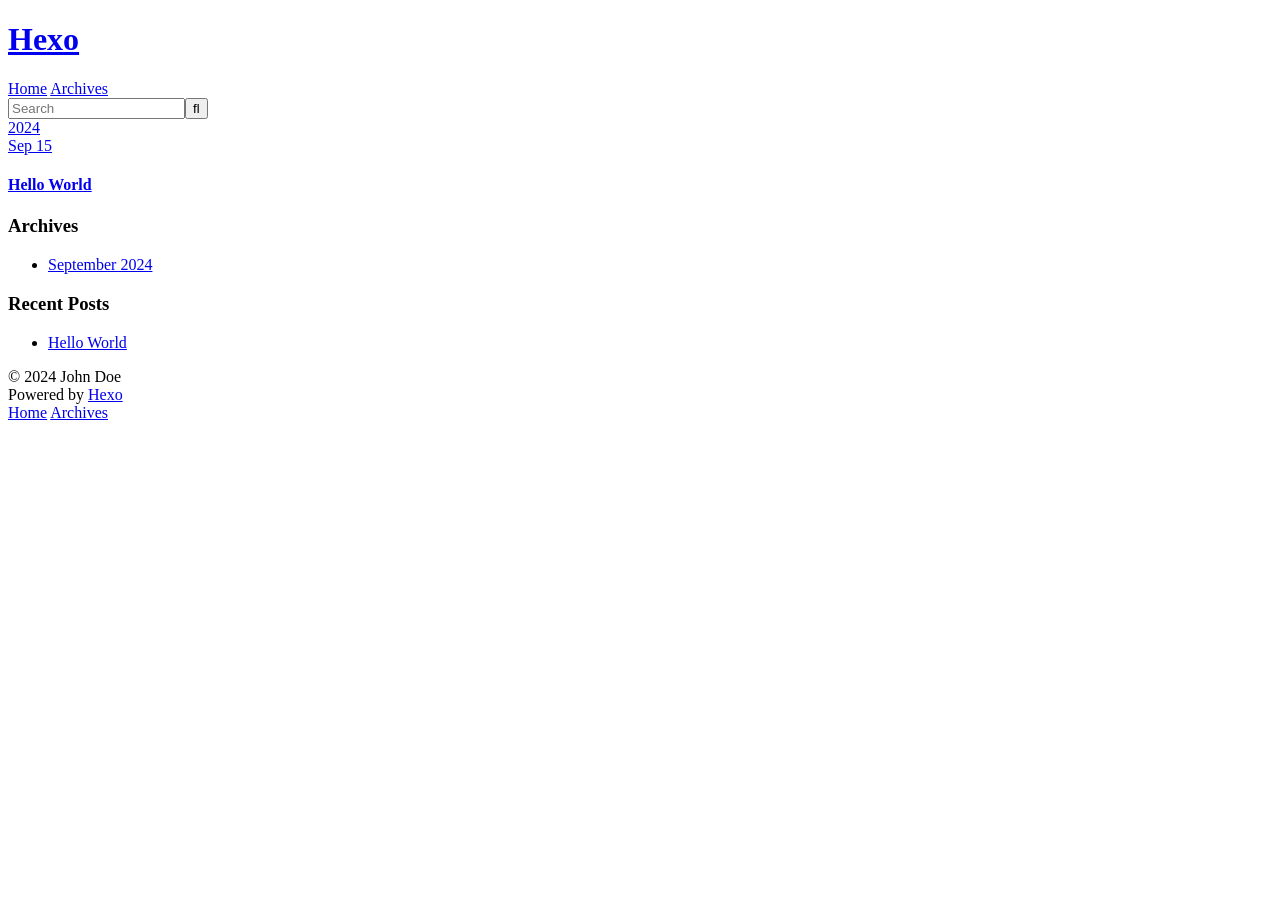
==== archives/index.html @ 6c2ada3d "Site updated: 2024-09-15 23:14:00" ====
<!DOCTYPE html>
<html>
<head>
  <meta charset="utf-8">
  
  
  <title>Archives | Hexo</title>
  <meta name="viewport" content="width=device-width, initial-scale=1, shrink-to-fit=no">
  <meta property="og:type" content="website">
<meta property="og:title" content="Hexo">
<meta property="og:url" content="http://example.com/archives/index.html">
<meta property="og:site_name" content="Hexo">
<meta property="og:locale" content="en_US">
<meta property="article:author" content="John Doe">
<meta name="twitter:card" content="summary">
  
    <link rel="alternate" href="/atom.xml" title="Hexo" type="application/atom+xml">
  
  
    <link rel="shortcut icon" href="/favicon.png">
  
  
  
<link rel="stylesheet" href="/css/style.css">

  
    
<link rel="stylesheet" href="/fancybox/jquery.fancybox.min.css">

  
  
<meta name="generator" content="Hexo 7.3.0"></head>

<body>
  <div id="container">
    <div id="wrap">
      <header id="header">
  <div id="banner"></div>
  <div id="header-outer" class="outer">
    <div id="header-title" class="inner">
      <h1 id="logo-wrap">
        <a href="/" id="logo">Hexo</a>
      </h1>
      
    </div>
    <div id="header-inner" class="inner">
      <nav id="main-nav">
        <a id="main-nav-toggle" class="nav-icon"><span class="fa fa-bars"></span></a>
        
          <a class="main-nav-link" href="/">Home</a>
        
          <a class="main-nav-link" href="/archives">Archives</a>
        
      </nav>
      <nav id="sub-nav">
        
        
          <a class="nav-icon" href="/atom.xml" title="RSS Feed"><span class="fa fa-rss"></span></a>
        
        <a class="nav-icon nav-search-btn" title="Search"><span class="fa fa-search"></span></a>
      </nav>
      <div id="search-form-wrap">
        <form action="//google.com/search" method="get" accept-charset="UTF-8" class="search-form"><input type="search" name="q" class="search-form-input" placeholder="Search"><button type="submit" class="search-form-submit">&#xF002;</button><input type="hidden" name="sitesearch" value="http://example.com"></form>
      </div>
    </div>
  </div>
</header>

      <div class="outer">
        <section id="main">
  
  
    
    
      
      
      <section class="archives-wrap">
        <div class="archive-year-wrap">
          <a href="/archives/2024" class="archive-year">2024</a>
        </div>
        <div class="archives">
    
    <article class="archive-article archive-type-post">
  <div class="archive-article-inner">
    <header class="archive-article-header">
      <a href="/2024/09/15/hello-world/" class="archive-article-date">
  <time class="dt-published" datetime="2024-09-15T14:34:29.612Z" itemprop="datePublished">Sep 15</time>
</a>
      
  
    <h1 itemprop="name">
      <a class="archive-article-title" href="/2024/09/15/hello-world/">Hello World</a>
    </h1>
  

    </header>
  </div>
</article>
  
  
    </div></section>
  


</section>
        
          <aside id="sidebar">
  
    

  
    

  
    
  
    
  <div class="widget-wrap">
    <h3 class="widget-title">Archives</h3>
    <div class="widget">
      <ul class="archive-list"><li class="archive-list-item"><a class="archive-list-link" href="/archives/2024/09/">September 2024</a></li></ul>
    </div>
  </div>


  
    
  <div class="widget-wrap">
    <h3 class="widget-title">Recent Posts</h3>
    <div class="widget">
      <ul>
        
          <li>
            <a href="/2024/09/15/hello-world/">Hello World</a>
          </li>
        
      </ul>
    </div>
  </div>

  
</aside>
        
      </div>
      <footer id="footer">
  
  <div class="outer">
    <div id="footer-info" class="inner">
      
      &copy; 2024 John Doe<br>
      Powered by <a href="https://hexo.io/" target="_blank">Hexo</a>
    </div>
  </div>
</footer>

    </div>
    <nav id="mobile-nav">
  
    <a href="/" class="mobile-nav-link">Home</a>
  
    <a href="/archives" class="mobile-nav-link">Archives</a>
  
</nav>
    


<script src="/js/jquery-3.6.4.min.js"></script>



  
<script src="/fancybox/jquery.fancybox.min.js"></script>




<script src="/js/script.js"></script>





  </div>
</body>
</html>
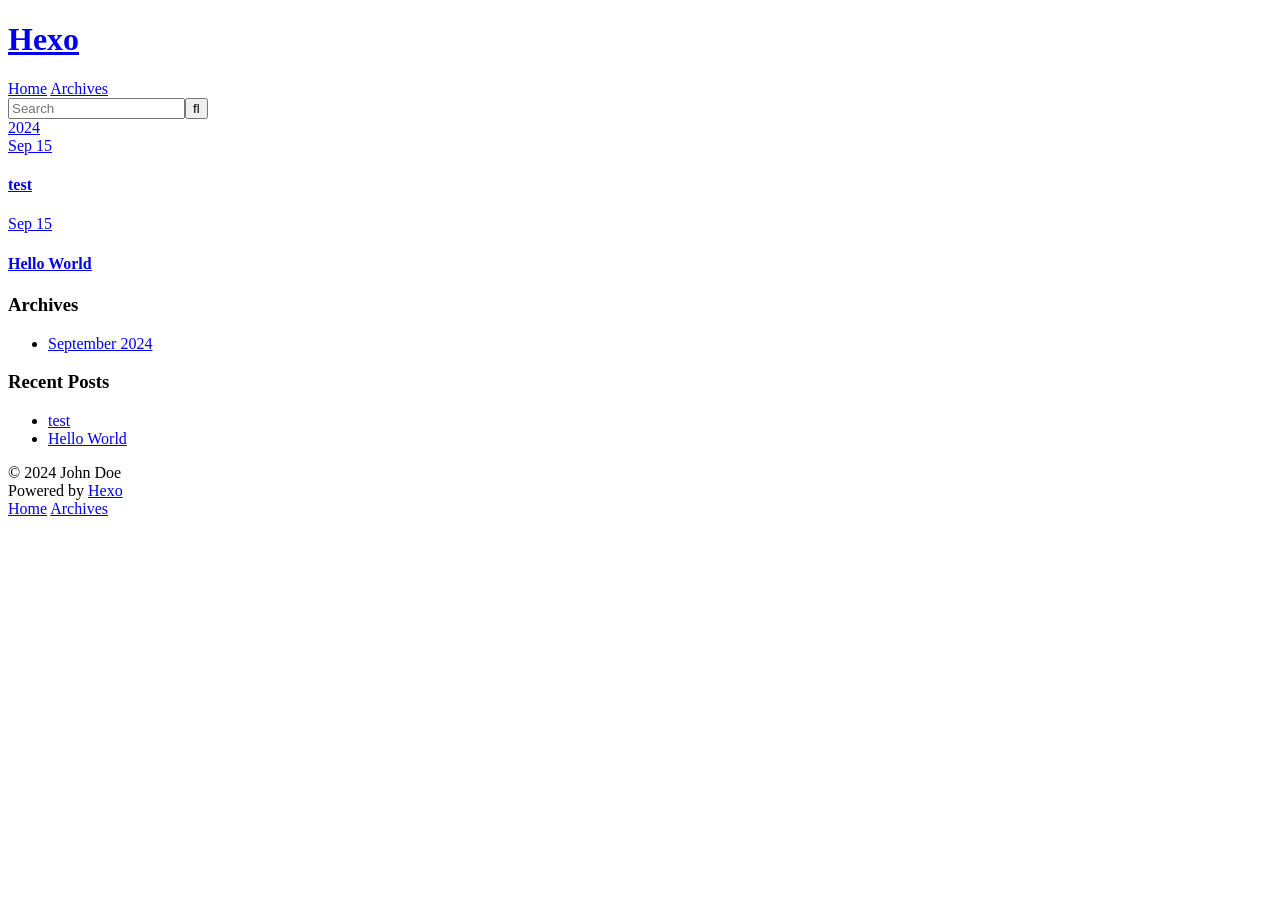
==== commit 19d158c4: "Site updated: 2024-09-15 23:46:26" ====
--- a/archives/index.html
+++ b/archives/index.html
@@ -83,6 +83,25 @@
     <article class="archive-article archive-type-post">
   <div class="archive-article-inner">
     <header class="archive-article-header">
+      <a href="/2024/09/15/test/" class="archive-article-date">
+  <time class="dt-published" datetime="2024-09-15T15:45:48.000Z" itemprop="datePublished">Sep 15</time>
+</a>
+      
+  
+    <h1 itemprop="name">
+      <a class="archive-article-title" href="/2024/09/15/test/">test</a>
+    </h1>
+  
+
+    </header>
+  </div>
+</article>
+  
+    
+    
+    <article class="archive-article archive-type-post">
+  <div class="archive-article-inner">
+    <header class="archive-article-header">
       <a href="/2024/09/15/hello-world/" class="archive-article-date">
   <time class="dt-published" datetime="2024-09-15T14:34:29.612Z" itemprop="datePublished">Sep 15</time>
 </a>
@@ -131,6 +150,10 @@
       <ul>
         
           <li>
+            <a href="/2024/09/15/test/">test</a>
+          </li>
+        
+          <li>
             <a href="/2024/09/15/hello-world/">Hello World</a>
           </li>
         
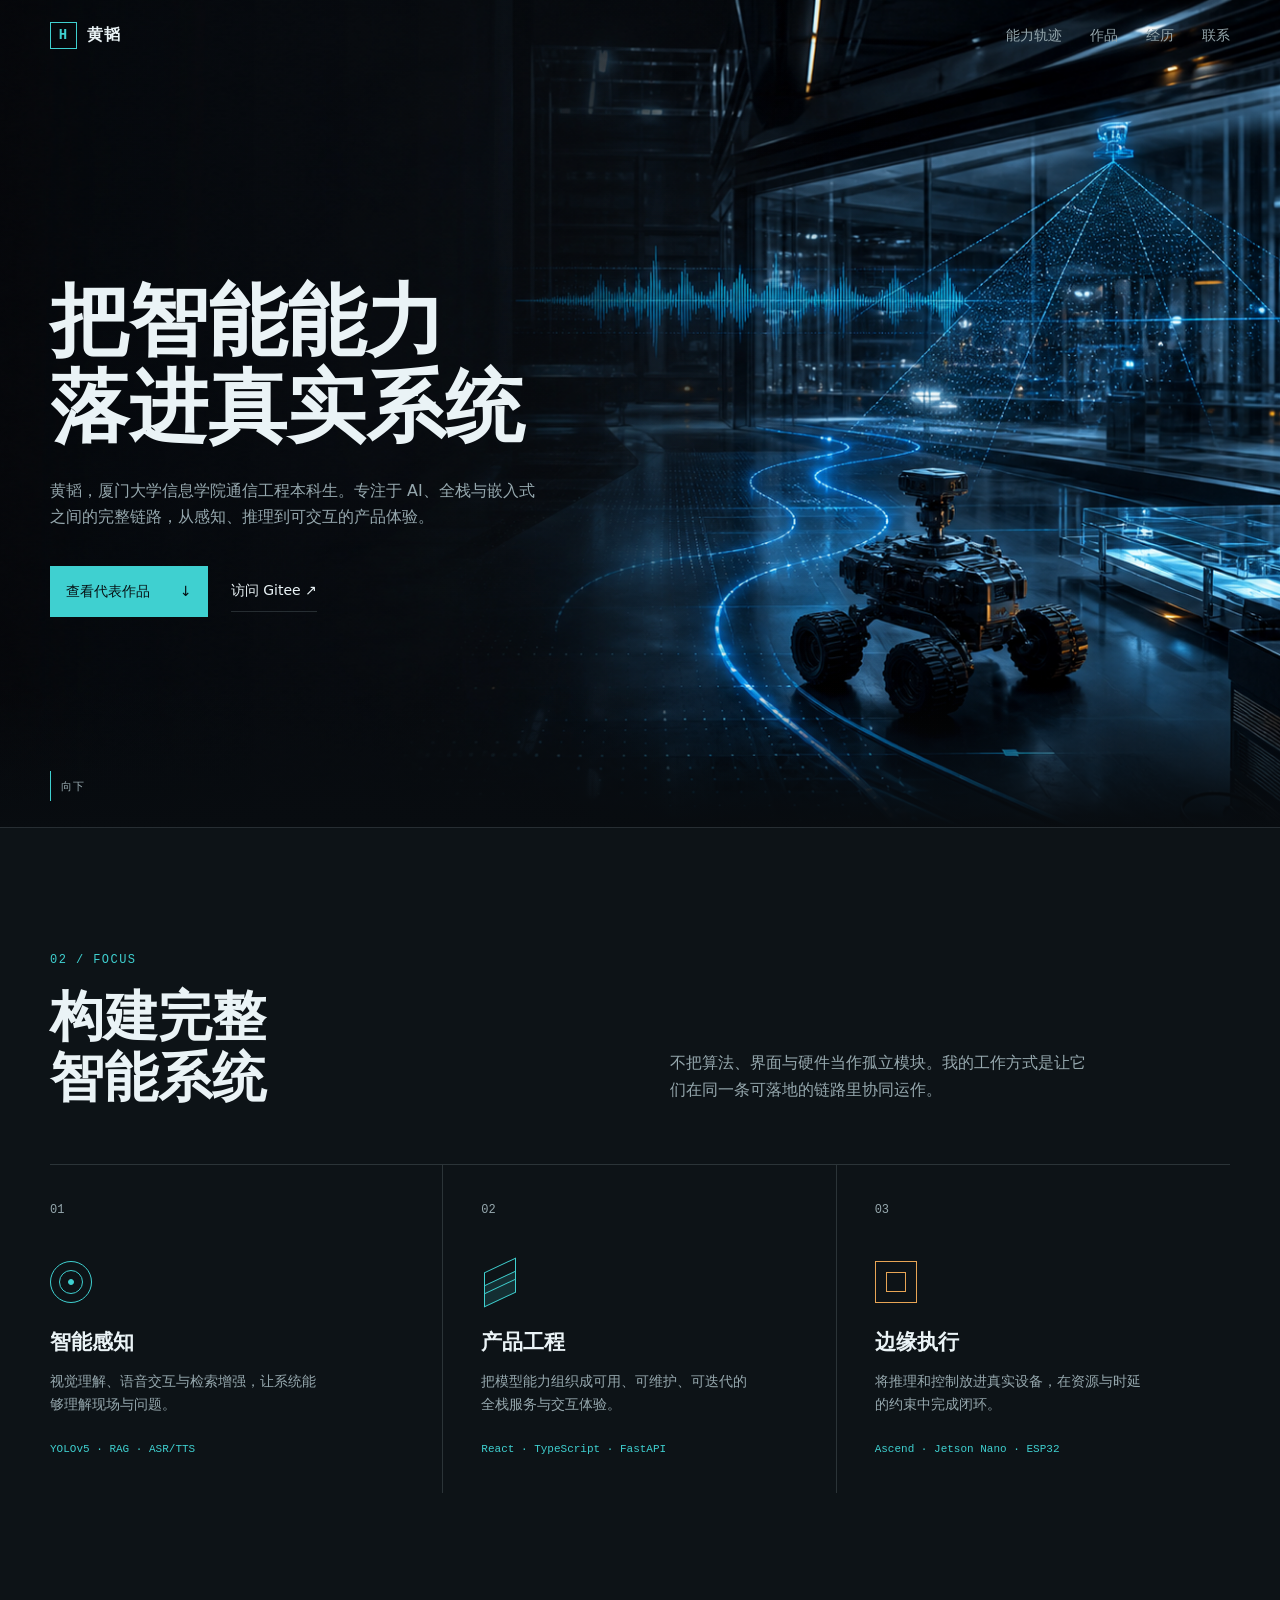
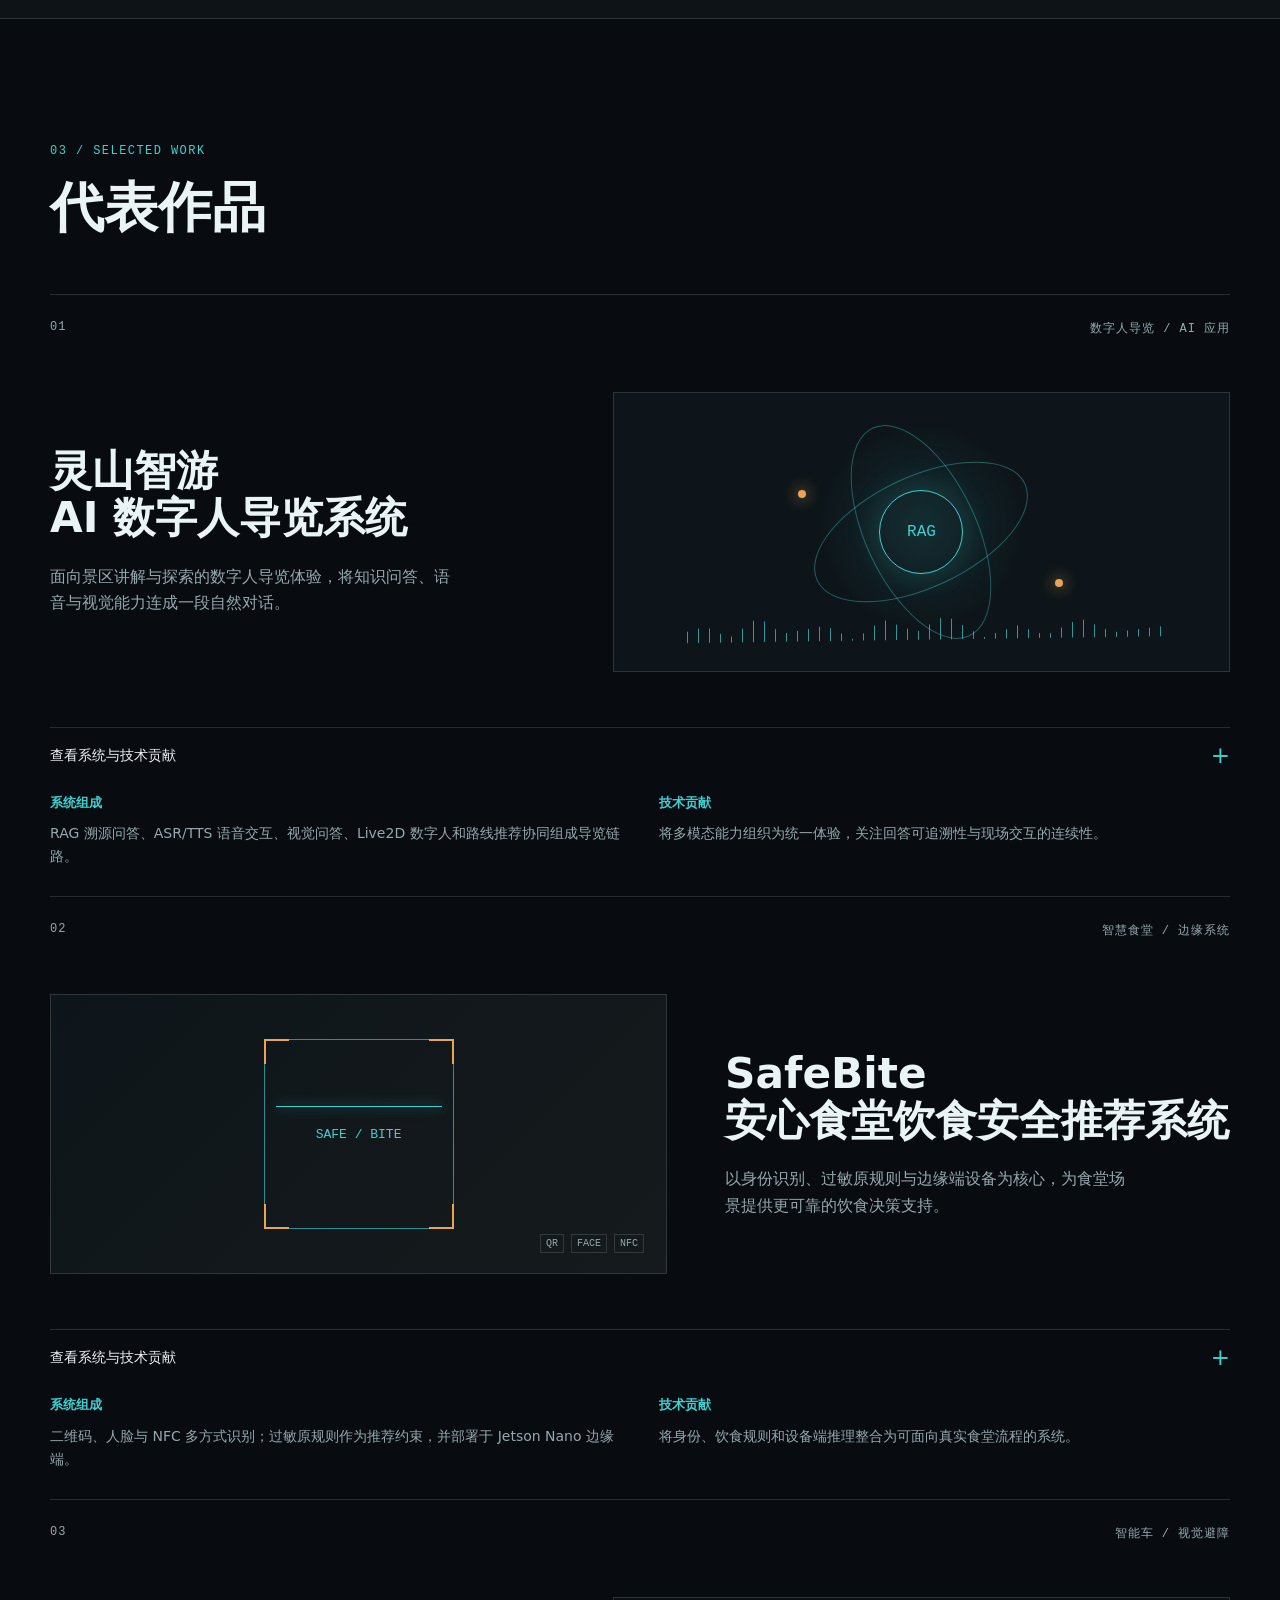
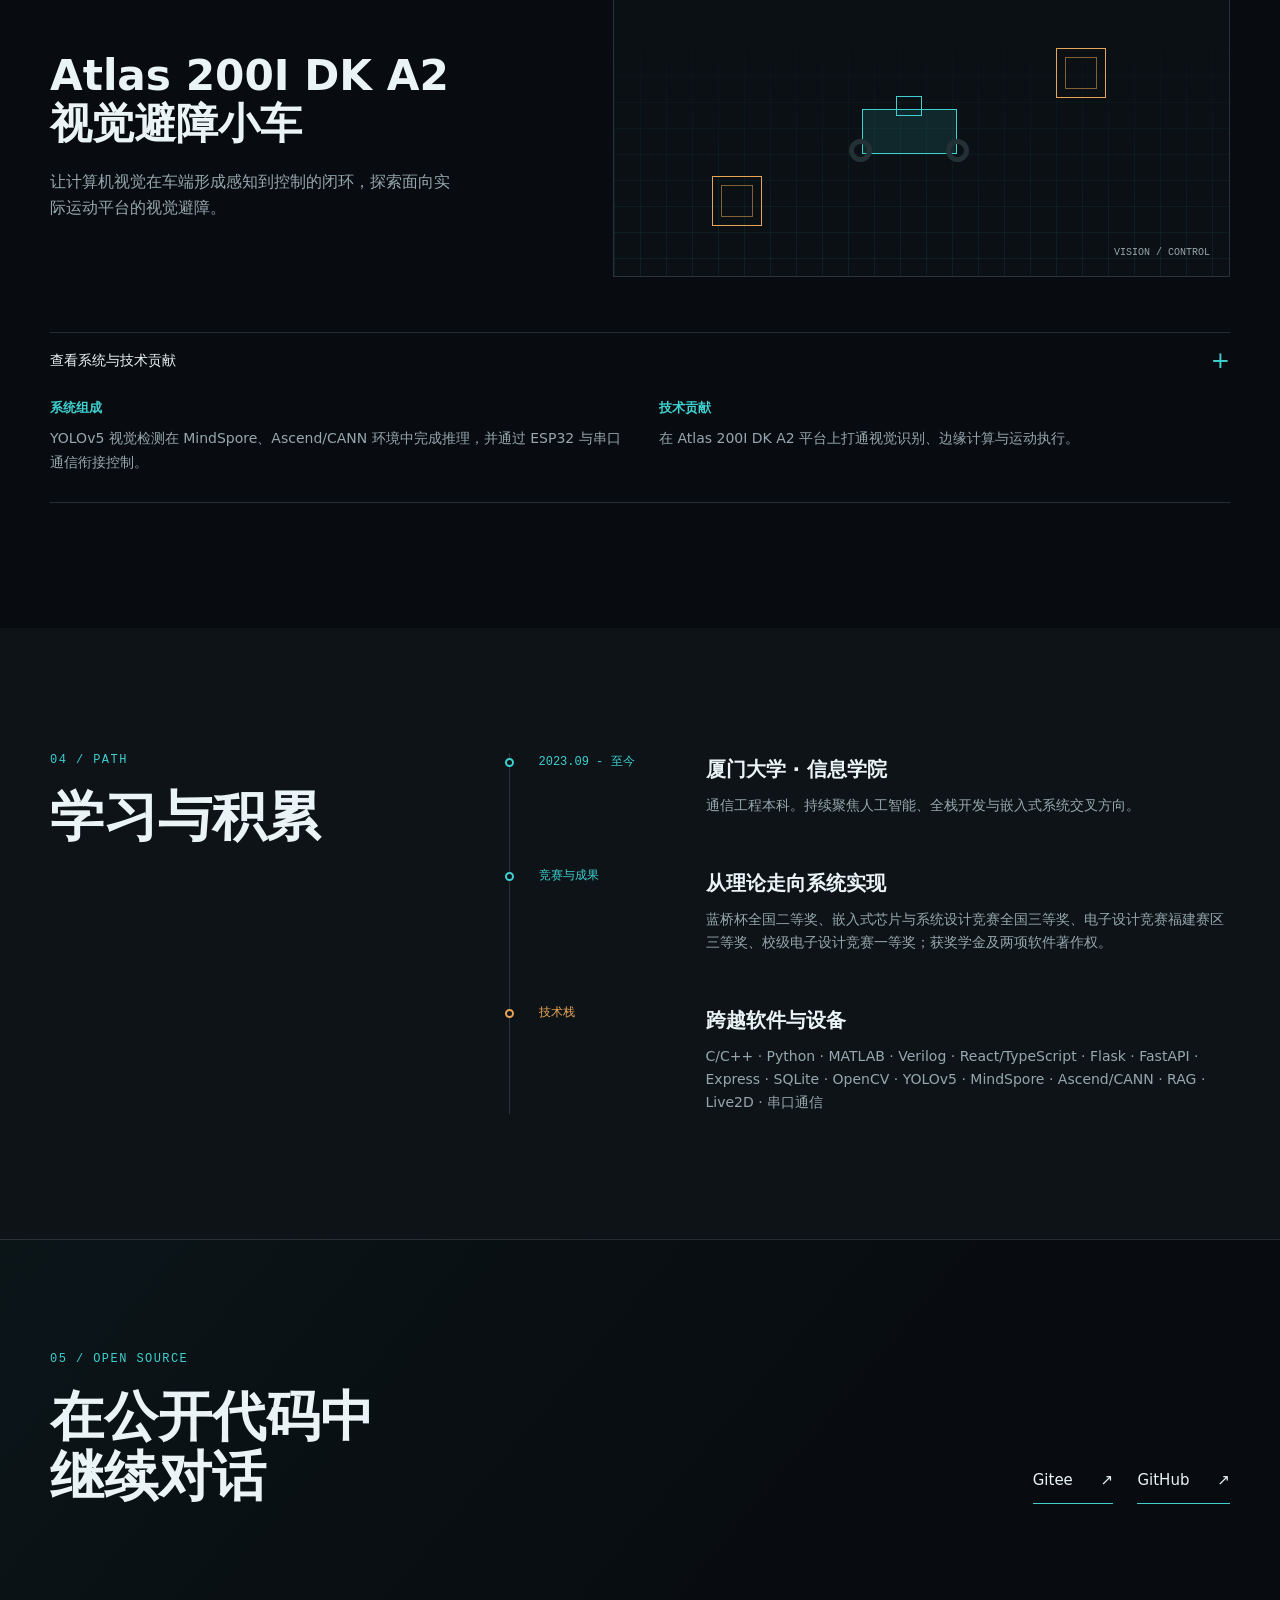
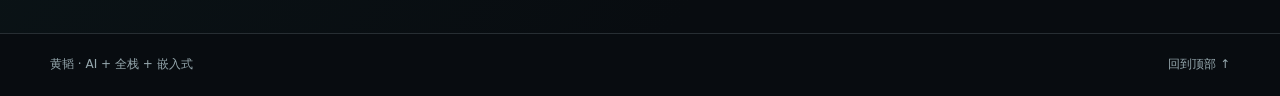
==== commit a0ff00f7: "feat: 重构个人作品集首页" ====
--- a/archives/index.html
+++ b/archives/index.html
@@ -1,208 +1 @@
-<!DOCTYPE html>
-<html>
-<head>
-  <meta charset="utf-8">
-  
-  
-  <title>Archives | Hexo</title>
-  <meta name="viewport" content="width=device-width, initial-scale=1, shrink-to-fit=no">
-  <meta property="og:type" content="website">
-<meta property="og:title" content="Hexo">
-<meta property="og:url" content="http://example.com/archives/index.html">
-<meta property="og:site_name" content="Hexo">
-<meta property="og:locale" content="en_US">
-<meta property="article:author" content="John Doe">
-<meta name="twitter:card" content="summary">
-  
-    <link rel="alternate" href="/atom.xml" title="Hexo" type="application/atom+xml">
-  
-  
-    <link rel="shortcut icon" href="/favicon.png">
-  
-  
-  
-<link rel="stylesheet" href="/css/style.css">
-
-  
-    
-<link rel="stylesheet" href="/fancybox/jquery.fancybox.min.css">
-
-  
-  
-<meta name="generator" content="Hexo 7.3.0"></head>
-
-<body>
-  <div id="container">
-    <div id="wrap">
-      <header id="header">
-  <div id="banner"></div>
-  <div id="header-outer" class="outer">
-    <div id="header-title" class="inner">
-      <h1 id="logo-wrap">
-        <a href="/" id="logo">Hexo</a>
-      </h1>
-      
-    </div>
-    <div id="header-inner" class="inner">
-      <nav id="main-nav">
-        <a id="main-nav-toggle" class="nav-icon"><span class="fa fa-bars"></span></a>
-        
-          <a class="main-nav-link" href="/">Home</a>
-        
-          <a class="main-nav-link" href="/archives">Archives</a>
-        
-      </nav>
-      <nav id="sub-nav">
-        
-        
-          <a class="nav-icon" href="/atom.xml" title="RSS Feed"><span class="fa fa-rss"></span></a>
-        
-        <a class="nav-icon nav-search-btn" title="Search"><span class="fa fa-search"></span></a>
-      </nav>
-      <div id="search-form-wrap">
-        <form action="//google.com/search" method="get" accept-charset="UTF-8" class="search-form"><input type="search" name="q" class="search-form-input" placeholder="Search"><button type="submit" class="search-form-submit">&#xF002;</button><input type="hidden" name="sitesearch" value="http://example.com"></form>
-      </div>
-    </div>
-  </div>
-</header>
-
-      <div class="outer">
-        <section id="main">
-  
-  
-    
-    
-      
-      
-      <section class="archives-wrap">
-        <div class="archive-year-wrap">
-          <a href="/archives/2024" class="archive-year">2024</a>
-        </div>
-        <div class="archives">
-    
-    <article class="archive-article archive-type-post">
-  <div class="archive-article-inner">
-    <header class="archive-article-header">
-      <a href="/2024/09/15/test/" class="archive-article-date">
-  <time class="dt-published" datetime="2024-09-15T15:45:48.000Z" itemprop="datePublished">Sep 15</time>
-</a>
-      
-  
-    <h1 itemprop="name">
-      <a class="archive-article-title" href="/2024/09/15/test/">test</a>
-    </h1>
-  
-
-    </header>
-  </div>
-</article>
-  
-    
-    
-    <article class="archive-article archive-type-post">
-  <div class="archive-article-inner">
-    <header class="archive-article-header">
-      <a href="/2024/09/15/hello-world/" class="archive-article-date">
-  <time class="dt-published" datetime="2024-09-15T14:34:29.612Z" itemprop="datePublished">Sep 15</time>
-</a>
-      
-  
-    <h1 itemprop="name">
-      <a class="archive-article-title" href="/2024/09/15/hello-world/">Hello World</a>
-    </h1>
-  
-
-    </header>
-  </div>
-</article>
-  
-  
-    </div></section>
-  
-
-
-</section>
-        
-          <aside id="sidebar">
-  
-    
-
-  
-    
-
-  
-    
-  
-    
-  <div class="widget-wrap">
-    <h3 class="widget-title">Archives</h3>
-    <div class="widget">
-      <ul class="archive-list"><li class="archive-list-item"><a class="archive-list-link" href="/archives/2024/09/">September 2024</a></li></ul>
-    </div>
-  </div>
-
-
-  
-    
-  <div class="widget-wrap">
-    <h3 class="widget-title">Recent Posts</h3>
-    <div class="widget">
-      <ul>
-        
-          <li>
-            <a href="/2024/09/15/test/">test</a>
-          </li>
-        
-          <li>
-            <a href="/2024/09/15/hello-world/">Hello World</a>
-          </li>
-        
-      </ul>
-    </div>
-  </div>
-
-  
-</aside>
-        
-      </div>
-      <footer id="footer">
-  
-  <div class="outer">
-    <div id="footer-info" class="inner">
-      
-      &copy; 2024 John Doe<br>
-      Powered by <a href="https://hexo.io/" target="_blank">Hexo</a>
-    </div>
-  </div>
-</footer>
-
-    </div>
-    <nav id="mobile-nav">
-  
-    <a href="/" class="mobile-nav-link">Home</a>
-  
-    <a href="/archives" class="mobile-nav-link">Archives</a>
-  
-</nav>
-    
-
-
-<script src="/js/jquery-3.6.4.min.js"></script>
-
-
-
-  
-<script src="/fancybox/jquery.fancybox.min.js"></script>
-
-
-
-
-<script src="/js/script.js"></script>
-
-
-
-
-
-  </div>
-</body>
-</html>+<!doctype html><html lang="zh-CN"><head><meta charset="utf-8"><meta http-equiv="refresh" content="0; url=../"><meta name="viewport" content="width=device-width, initial-scale=1"><title>返回作品集</title></head><body><p>正在返回 <a href="../">黄韬的作品集</a>。</p></body></html>
